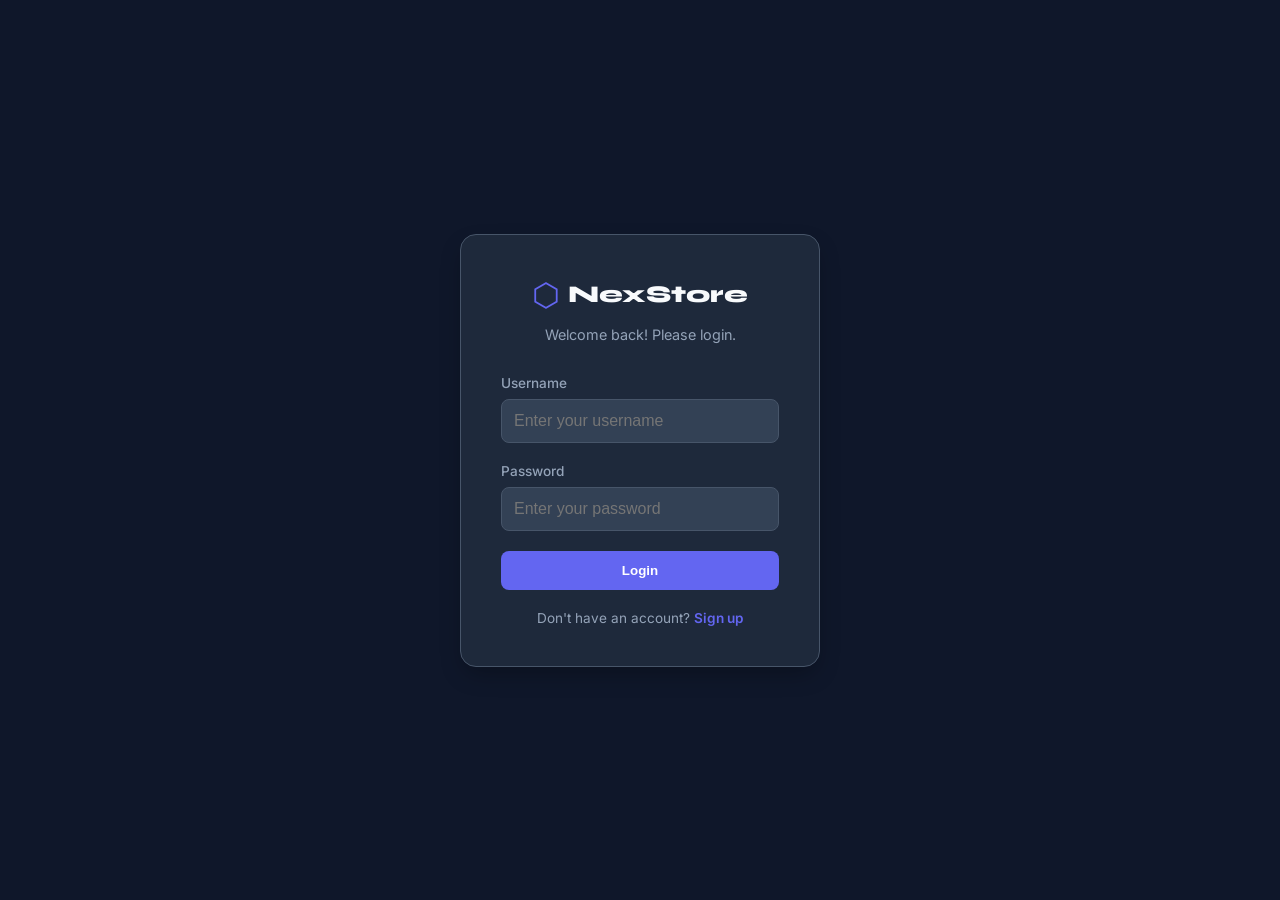
==== src/main/resources/static/login.html @ 59127255 "Initial Commit- NexStore" ====
<!DOCTYPE html>
<html lang="en">
<head>
    <meta charset="UTF-8">
    <meta name="viewport" content="width=device-width, initial-scale=1.0">
    <title>NexStore — Login / Sign Up</title>
    <link rel="preconnect" href="https://fonts.googleapis.com">
    <link href="https://fonts.googleapis.com/css2?family=Syne:wght@700;800&family=Inter:wght@400;500;600&display=swap" rel="stylesheet">
    <link rel="stylesheet" href="login.css">
</head>
<body>
    <div class="auth-container">
        <div class="auth-card">
            <div class="auth-header">
                <div class="logo">
                    <span class="logo-icon">⬡</span>
                    <span class="logo-text">NexStore</span>
                </div>
                <p id="auth-subtitle">Welcome back! Please login.</p>
            </div>

            <!-- Login Form -->
            <form id="login-form" class="auth-form">
                <div class="form-group">
                    <label for="login-username">Username</label>
                    <input type="text" id="login-username" required placeholder="Enter your username">
                </div>
                <div class="form-group">
                    <label for="login-password">Password</label>
                    <input type="password" id="login-password" required placeholder="Enter your password">
                </div>
                <button type="submit" class="auth-btn">Login</button>
                <p class="auth-switch">Don't have an account? <a href="#" id="show-register">Sign up</a></p>
            </form>

            <!-- Register Form (Hidden by default) -->
            <form id="register-form" class="auth-form hidden">
                <div class="form-group">
                    <label for="reg-username">Username</label>
                    <input type="text" id="reg-username" required placeholder="Choose a username">
                </div>
                <div class="form-group">
                    <label for="reg-email">Email</label>
                    <input type="email" id="reg-email" required placeholder="Enter your email">
                </div>
                <div class="form-group">
                    <label for="reg-password">Password</label>
                    <input type="password" id="reg-password" required placeholder="Create a password">
                </div>
                <button type="submit" class="auth-btn">Sign Up</button>
                <p class="auth-switch">Already have an account? <a href="#" id="show-login">Login</a></p>
            </form>

            <div id="auth-message" class="message"></div>
        </div>
    </div>
    <script src="login.js"></script>
</body>
</html>
---- src/main/resources/static/login.css ----
:root {
    --primary: #6366f1;
    --primary-hover: #4f46e5;
    --bg: #0f172a;
    --card-bg: #1e293b;
    --text: #f8fafc;
    --text-muted: #94a3b8;
    --input-bg: #334155;
    --border: #475569;
}

* {
    box-sizing: border-box;
    margin: 0;
    padding: 0;
}

body {
    font-family: 'Inter', sans-serif;
    background-color: var(--bg);
    color: var(--text);
    display: flex;
    justify-content: center;
    align-items: center;
    height: 100vh;
}

.auth-container {
    width: 100%;
    max-width: 400px;
    padding: 20px;
}

.auth-card {
    background-color: var(--card-bg);
    padding: 40px;
    border-radius: 16px;
    box-shadow: 0 10px 25px -5px rgba(0, 0, 0, 0.3);
    border: 1px solid var(--border);
}

.auth-header {
    text-align: center;
    margin-bottom: 32px;
}

.logo {
    display: flex;
    align-items: center;
    justify-content: center;
    gap: 8px;
    margin-bottom: 12px;
}

.logo-icon {
    font-size: 2rem;
    color: var(--primary);
}

.logo-text {
    font-family: 'Syne', sans-serif;
    font-size: 1.5rem;
    font-weight: 800;
}

#auth-subtitle {
    color: var(--text-muted);
    font-size: 0.9rem;
}

.auth-form {
    display: flex;
    flex-direction: column;
    gap: 20px;
}

.form-group {
    display: flex;
    flex-direction: column;
    gap: 8px;
}

.form-group label {
    font-size: 0.85rem;
    font-weight: 500;
    color: var(--text-muted);
}

.form-group input {
    background-color: var(--input-bg);
    border: 1px solid var(--border);
    border-radius: 8px;
    padding: 12px;
    color: white;
    font-size: 1rem;
    transition: border-color 0.2s;
}

.form-group input:focus {
    outline: none;
    border-color: var(--primary);
}

.auth-btn {
    background-color: var(--primary);
    color: white;
    border: none;
    padding: 12px;
    border-radius: 8px;
    font-weight: 600;
    cursor: pointer;
    transition: background-color 0.2s;
}

.auth-btn:hover {
    background-color: var(--primary-hover);
}

.auth-switch {
    text-align: center;
    font-size: 0.85rem;
    color: var(--text-muted);
}

.auth-switch a {
    color: var(--primary);
    text-decoration: none;
    font-weight: 600;
}

.auth-switch a:hover {
    text-decoration: underline;
}

.hidden {
    display: none;
}

.message {
    margin-top: 16px;
    padding: 12px;
    border-radius: 8px;
    font-size: 0.85rem;
    text-align: center;
    display: none;
}

.message.success {
    display: block;
    background-color: rgba(34, 197, 94, 0.1);
    color: #4ade80;
    border: 1px solid rgba(34, 197, 94, 0.2);
}

.message.error {
    display: block;
    background-color: rgba(239, 68, 68, 0.1);
    color: #f87171;
    border: 1px solid rgba(239, 68, 68, 0.2);
}
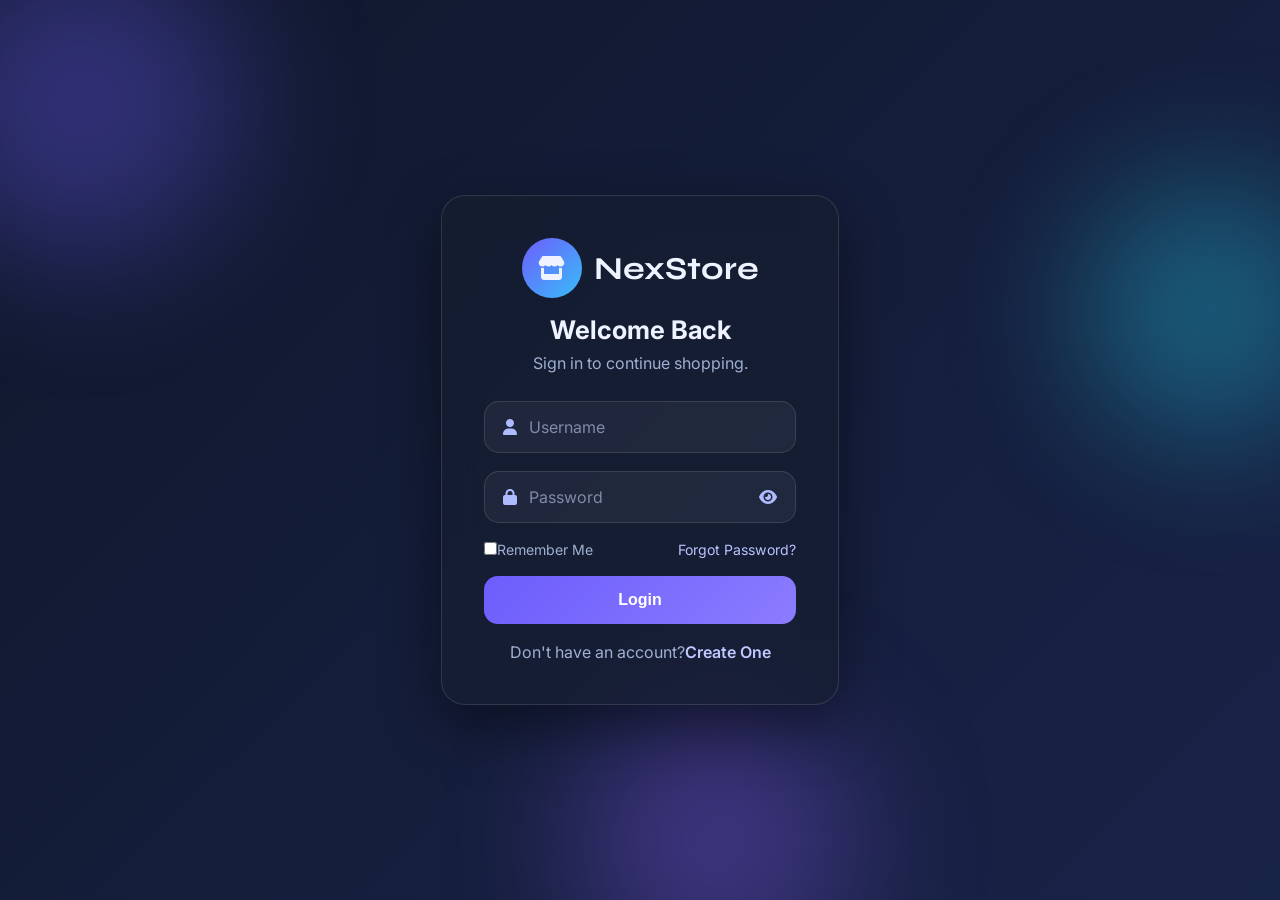
==== commit 5c72c754: "completed version" ====
--- a/src/main/resources/static/login.html
+++ b/src/main/resources/static/login.html
@@ -3,57 +3,94 @@
 <head>
     <meta charset="UTF-8">
     <meta name="viewport" content="width=device-width, initial-scale=1.0">
-    <title>NexStore — Login / Sign Up</title>
+    <title>NexStore | Login</title>
+    <!-- Fonts -->
     <link rel="preconnect" href="https://fonts.googleapis.com">
-    <link href="https://fonts.googleapis.com/css2?family=Syne:wght@700;800&family=Inter:wght@400;500;600&display=swap" rel="stylesheet">
+    <link rel="preconnect" href="https://fonts.gstatic.com" crossorigin>
+    <link href="https://fonts.googleapis.com/css2?family=Syne:wght@700;800&family=Inter:wght@300;400;500;600;700&display=swap" rel="stylesheet">
+    <!-- Font Awesome Icons -->
+    <link rel="stylesheet"
+          href="https://cdnjs.cloudflare.com/ajax/libs/font-awesome/6.7.2/css/all.min.css"/>
     <link rel="stylesheet" href="login.css">
 </head>
 <body>
-    <div class="auth-container">
-        <div class="auth-card">
-            <div class="auth-header">
-                <div class="logo">
-                    <span class="logo-icon">⬡</span>
-                    <span class="logo-text">NexStore</span>
+
+<!-- Animated Background -->
+<div class="background">
+    <div class="blob blob1"></div>
+    <div class="blob blob2"></div>
+    <div class="blob blob3"></div>
+
+</div>
+
+<div class="auth-container">
+    <div class="auth-card">
+        <!-- Logo -->
+        <div class="auth-header">
+            <div class="logo">
+                <div class="logo-circle">
+                    <i class="fa-solid fa-store"></i>
                 </div>
-                <p id="auth-subtitle">Welcome back! Please login.</p>
+                <h1>NexStore</h1>
             </div>
+            <h2 id="auth-title">Welcome Back</h2>
+            <p
+                    id="auth-subtitle">Sign in to continue shopping.
+            </p>
+        </div>
+        <form id="login-form" class="auth-form active">
+            <div class="input-group">
+                <i class="fa-solid fa-user"></i>
+                <input type="text" id="login-username" placeholder="Username" required>
+            </div>
+            <div class="input-group password-group">
+                <i class="fa-solid fa-lock"></i>
+                <input type="password" id="login-password" placeholder="Password" required>
+                <span class="toggle-password">
+                    <i class="fa-solid fa-eye"></i>
+                </span>
+            </div>
+            <div class="form-options">
+                <label>
+                    <input type="checkbox">Remember Me
+                </label>
+                <a href="#">Forgot Password?</a>
+            </div>
+            <button class="auth-btn" type="submit">
+                <span
+                        class="btn-text">Login
+                </span>
+                <span class="loader"></span>
+            </button>
+            <p class="auth-switch">
+                Don't have an account?<a href="#" id="show-register">Create One</a>
+            </p>
+        </form>
 
-            <!-- Login Form -->
-            <form id="login-form" class="auth-form">
-                <div class="form-group">
-                    <label for="login-username">Username</label>
-                    <input type="text" id="login-username" required placeholder="Enter your username">
-                </div>
-                <div class="form-group">
-                    <label for="login-password">Password</label>
-                    <input type="password" id="login-password" required placeholder="Enter your password">
-                </div>
-                <button type="submit" class="auth-btn">Login</button>
-                <p class="auth-switch">Don't have an account? <a href="#" id="show-register">Sign up</a></p>
-            </form>
-
-            <!-- Register Form (Hidden by default) -->
-            <form id="register-form" class="auth-form hidden">
-                <div class="form-group">
-                    <label for="reg-username">Username</label>
-                    <input type="text" id="reg-username" required placeholder="Choose a username">
-                </div>
-                <div class="form-group">
-                    <label for="reg-email">Email</label>
-                    <input type="email" id="reg-email" required placeholder="Enter your email">
-                </div>
-                <div class="form-group">
-                    <label for="reg-password">Password</label>
-                    <input type="password" id="reg-password" required placeholder="Create a password">
-                </div>
-                <button type="submit" class="auth-btn">Sign Up</button>
-                <p class="auth-switch">Already have an account? <a href="#" id="show-login">Login</a></p>
-            </form>
-
-            <div id="auth-message" class="message"></div>
-        </div>
+        <form id="register-form" class="auth-form hidden">
+            <div class="input-group">
+                <i class="fa-solid fa-user"></i>
+                <input type="text" id="reg-username" placeholder="Username" required>
+            </div>
+            <div class="input-group">
+                <i class="fa-solid fa-envelope"></i>
+                <input type="email" id="reg-email" placeholder="Email Address" required>
+            </div>
+            <div class="input-group password-group">
+                <i class="fa-solid fa-lock"></i>
+                <input type="password" id="reg-password" placeholder="Password" required>
+                <span class="toggle-password"><i class="fa-solid fa-eye"></i></span>
+            </div>
+            <button class="auth-btn" type="submit">
+                <span class="btn-text">Create Account</span>
+                <span class="loader"></span>
+            </button>
+            <p class="auth-switch">Already have an account?<a href="#" id="show-login">Login</a>
+            </p>
+        </form>
+        <div id="auth-message" class="message"></div>
     </div>
-    <script src="login.js"></script>
+</div>
+<script src="login.js"></script>
 </body>
-</html>
+</html>
--- a/src/main/resources/static/login.css
+++ b/src/main/resources/static/login.css
@@ -1,160 +1,450 @@
+/* ============================================
+   CSS VARIABLES & THEME
+   ============================================ */
 :root {
-    --primary: #6366f1;
-    --primary-hover: #4f46e5;
-    --bg: #0f172a;
-    --card-bg: #1e293b;
-    --text: #f8fafc;
-    --text-muted: #94a3b8;
-    --input-bg: #334155;
-    --border: #475569;
-}
-
+    /* Colors */
+    --primary: #6d5dfc;
+    --primary-light: #8b7cff;
+    --bg: #08111f;
+    --card: rgba(22, 30, 48, 0.72);
+    --text: #eef3ff;
+    --muted: #9fb0d1;
+    --border: rgba(255, 255, 255, 0.12);
+    --border-light: rgba(255, 255, 255, 0.05);
+    --primary-shadow: rgba(109, 93, 252, 0.5);
+    --primary-glow: rgba(109, 93, 252, 0.15);
+    --primary-hover: rgba(109, 93, 252, 0.35);
+
+    /* Spacing */
+    --spacing-xs: 8px;
+    --spacing-sm: 12px;
+    --spacing-md: 16px;
+    --spacing-lg: 18px;
+    --spacing-xl: 28px;
+    --spacing-2xl: 42px;
+
+    /* Typography */
+    --font-size-base: 1rem;
+    --font-size-lg: 1.6rem;
+    --font-size-xl: 2rem;
+    --font-size-sm: 0.88rem;
+
+    /* Transitions */
+    --transition-fast: 0.3s;
+    --transition-normal: 0.4s;
+    --transition-slow: 0.7s;
+
+    /* Border radius */
+    --radius-sm: 12px;
+    --radius-md: 14px;
+    --radius-lg: 18px;
+    --radius-full: 24px;
+
+    /* Shadows */
+    --shadow-card: 0 20px 60px rgba(0, 0, 0, 0.45);
+    --shadow-button-hover: 0 12px 28px var(--primary-hover);
+    --shadow-input-focus: 0 0 0 4px var(--primary-glow);
+}
+
+/* ============================================
+   GLOBAL STYLES
+   ============================================ */
 * {
-    box-sizing: border-box;
     margin: 0;
     padding: 0;
+    box-sizing: border-box;
 }
 
 body {
-    font-family: 'Inter', sans-serif;
-    background-color: var(--bg);
+    font-family: Inter, sans-serif;
     color: var(--text);
+    min-height: 100vh;
     display: flex;
     justify-content: center;
     align-items: center;
-    height: 100vh;
-}
-
+    overflow: hidden;
+    background: linear-gradient(
+            -45deg,
+            #08111f,
+            #111b34,
+            #1c2752,
+            #10182c
+    );
+    background-size: 400% 400%;
+    animation: bg 16s ease infinite;
+}
+
+/* ============================================
+   BACKGROUND & ANIMATIONS
+   ============================================ */
+@keyframes bg {
+    0% {
+        background-position: 0 50%;
+    }
+    50% {
+        background-position: 100% 50%;
+    }
+    100% {
+        background-position: 0 50%;
+    }
+}
+
+.background {
+    position: fixed;
+    inset: 0;
+    overflow: hidden;
+}
+
+.blob {
+    position: absolute;
+    border-radius: 50%;
+    filter: blur(70px);
+    opacity: 0.35;
+    animation: float 14s ease-in-out infinite;
+}
+
+.blob1 {
+    width: 320px;
+    height: 320px;
+    background: var(--primary);
+    left: -80px;
+    top: -60px;
+}
+
+.blob2 {
+    width: 260px;
+    height: 260px;
+    background: #22d3ee;
+    right: -60px;
+    top: 20%;
+}
+
+.blob3 {
+    width: 280px;
+    height: 280px;
+    background: #8b5cf6;
+    bottom: -80px;
+    left: 45%;
+}
+
+@keyframes float {
+    50% {
+        transform: translateY(-40px) translateX(25px) scale(1.08);
+    }
+}
+
+/* ============================================
+   AUTHENTICATION CONTAINER
+   ============================================ */
 .auth-container {
     width: 100%;
-    max-width: 400px;
-    padding: 20px;
+    max-width: 430px;
+    padding: var(--spacing-md);
+    z-index: 2;
 }
 
 .auth-card {
-    background-color: var(--card-bg);
-    padding: 40px;
-    border-radius: 16px;
-    box-shadow: 0 10px 25px -5px rgba(0, 0, 0, 0.3);
+    backdrop-filter: blur(18px);
+    background: var(--card);
     border: 1px solid var(--border);
-}
-
+    border-radius: var(--radius-full);
+    padding: var(--spacing-2xl);
+    box-shadow: var(--shadow-card);
+    animation: card 0.8s ease;
+}
+
+@keyframes card {
+    from {
+        opacity: 0;
+        transform: translateY(30px);
+    }
+    to {
+        opacity: 1;
+        transform: none;
+    }
+}
+
+/* ============================================
+   AUTH HEADER
+   ============================================ */
 .auth-header {
     text-align: center;
-    margin-bottom: 32px;
+    margin-bottom: var(--spacing-xl);
 }
 
 .logo {
     display: flex;
+    justify-content: center;
     align-items: center;
-    justify-content: center;
-    gap: 8px;
-    margin-bottom: 12px;
-}
-
-.logo-icon {
-    font-size: 2rem;
-    color: var(--primary);
-}
-
-.logo-text {
-    font-family: 'Syne', sans-serif;
-    font-size: 1.5rem;
-    font-weight: 800;
+    gap: var(--spacing-sm);
+    margin-bottom: var(--spacing-md);
+}
+
+.logo-circle {
+    width: 60px;
+    height: 60px;
+    border-radius: 50%;
+    display: grid;
+    place-items: center;
+    background: linear-gradient(135deg, var(--primary), #38bdf8);
+    font-size: 24px;
+    animation: pulse 3s infinite;
+}
+
+@keyframes pulse {
+    50% {
+        transform: scale(1.06);
+        box-shadow: 0 0 28px var(--primary-shadow);
+    }
+}
+
+.logo h1 {
+    font-family: Syne, sans-serif;
+    font-size: var(--font-size-xl);
+}
+
+#auth-title {
+    font-size: var(--font-size-lg);
+    margin-bottom: 8px;
 }
 
 #auth-subtitle {
-    color: var(--text-muted);
-    font-size: 0.9rem;
-}
-
+    color: var(--muted);
+}
+
+/* ============================================
+   FORM STYLES
+   ============================================ */
 .auth-form {
     display: flex;
     flex-direction: column;
-    gap: 20px;
-}
-
-.form-group {
+    gap: var(--spacing-lg);
+}
+
+.hidden {
+    display: none;
+}
+
+.input-group{
+    display:flex;
+    align-items:center;
+    gap:12px;
+    padding:15px 18px;
+    background:rgba(255,255,255,.05);
+    border:1px solid rgba(255,255,255,.12);
+    border-radius:15px;
+    transition:.3s;
+}
+
+.input-group i:first-child {
+    color: #aebcff;
+}
+
+.input-group input{
+    flex:1;
+    width:100%;
+    background:transparent;
+    border:none;
+    outline:none;
+    color:var(--text);
+    font-size:1rem;
+    font-family:inherit;
+    appearance:none;
+    -webkit-appearance:none;
+    box-shadow:none;
+}
+
+.input-group input::placeholder{
+    color:#7f8ba8;
+}
+
+.input-group input:-webkit-autofill,
+.input-group input:-webkit-autofill:hover,
+.input-group input:-webkit-autofill:focus{
+    -webkit-text-fill-color:white;
+    -webkit-box-shadow:0 0 0px 1000px transparent inset;
+    transition:background-color 9999s ease-in-out 0s;
+}
+
+.input-group:focus-within {
+    border-color: var(--primary);
+    box-shadow: var(--shadow-input-focus);
+    transform: translateY(-2px);
+}
+
+.toggle-password {
+    cursor: pointer;
+    color: #c6d0ff;
+}
+
+.form-options {
     display: flex;
-    flex-direction: column;
-    gap: 8px;
-}
-
-.form-group label {
-    font-size: 0.85rem;
-    font-weight: 500;
-    color: var(--text-muted);
-}
-
-.form-group input {
-    background-color: var(--input-bg);
-    border: 1px solid var(--border);
-    border-radius: 8px;
-    padding: 12px;
+    justify-content: space-between;
+    align-items: center;
+    font-size: var(--font-size-sm);
+    color: var(--muted);
+}
+
+.form-options a {
+    color: #b9c4ff;
+    text-decoration: none;
+}
+
+/* ============================================
+   BUTTON STYLES
+   ============================================ */
+.auth-btn {
+    position: relative;
+    overflow: hidden;
+    border: none;
+    border-radius: var(--radius-md);
+    padding: 15px;
+    background: linear-gradient(135deg, var(--primary), var(--primary-light));
     color: white;
-    font-size: 1rem;
-    transition: border-color 0.2s;
-}
-
-.form-group input:focus {
-    outline: none;
-    border-color: var(--primary);
-}
-
-.auth-btn {
-    background-color: var(--primary);
-    color: white;
-    border: none;
-    padding: 12px;
-    border-radius: 8px;
-    font-weight: 600;
+    font-weight: 700;
+    font-size: var(--font-size-base);
     cursor: pointer;
-    transition: background-color 0.2s;
+    transition: var(--transition-fast);
 }
 
 .auth-btn:hover {
-    background-color: var(--primary-hover);
-}
-
+    transform: translateY(-2px);
+    box-shadow: var(--shadow-button-hover);
+}
+
+.auth-btn::before {
+    content: "";
+    position: absolute;
+    top: 0;
+    left: -120%;
+    width: 50%;
+    height: 100%;
+    background: linear-gradient(
+            90deg,
+            transparent,
+            rgba(255, 255, 255, 0.35),
+            transparent
+    );
+    transition: var(--transition-slow);
+}
+
+.auth-btn:hover::before {
+    left: 150%;
+}
+
+/* ============================================
+   LOADER STYLES
+   ============================================ */
+.loader {
+    display: none;
+    width: 18px;
+    height: 18px;
+    border: 3px solid rgba(255, 255, 255, 0.3);
+    border-top-color: white;
+    border-radius: 50%;
+    animation: spin 0.8s linear infinite;
+    margin: auto;
+}
+
+@keyframes spin {
+    to {
+        transform: rotate(360deg);
+    }
+}
+
+.loading .btn-text {
+    display: none;
+}
+
+.loading .loader {
+    display: inline-block;
+}
+
+/* ============================================
+   MESSAGE & FEEDBACK STYLES
+   ============================================ */
 .auth-switch {
     text-align: center;
-    font-size: 0.85rem;
-    color: var(--text-muted);
+    color: var(--muted);
 }
 
 .auth-switch a {
-    color: var(--primary);
+    color: #bfc8ff;
     text-decoration: none;
     font-weight: 600;
 }
 
-.auth-switch a:hover {
-    text-decoration: underline;
-}
-
-.hidden {
+.message {
     display: none;
-}
-
-.message {
-    margin-top: 16px;
-    padding: 12px;
-    border-radius: 8px;
-    font-size: 0.85rem;
+    margin-top: var(--spacing-lg);
+    padding: var(--spacing-sm);
+    border-radius: var(--radius-sm);
     text-align: center;
-    display: none;
-}
-
-.message.success {
+}
+
+.success {
     display: block;
-    background-color: rgba(34, 197, 94, 0.1);
-    color: #4ade80;
-    border: 1px solid rgba(34, 197, 94, 0.2);
-}
-
-.message.error {
+    background: #123a25;
+    color: #7df0a3;
+    animation: fade var(--transition-normal);
+}
+
+.error {
     display: block;
-    background-color: rgba(239, 68, 68, 0.1);
-    color: #f87171;
-    border: 1px solid rgba(239, 68, 68, 0.2);
-}
+    background: #431919;
+    color: #ff9d9d;
+    animation: shake 0.45s;
+}
+
+@keyframes fade {
+    from {
+        opacity: 0;
+        transform: translateY(8px);
+    }
+    to {
+        opacity: 1;
+    }
+}
+
+@keyframes shake {
+    10%,
+    90% {
+        transform: translateX(-2px);
+    }
+    20%,
+    80% {
+        transform: translateX(4px);
+    }
+    30%,
+    50%,
+    70% {
+        transform: translateX(-8px);
+    }
+    40%,
+    60% {
+        transform: translateX(8px);
+    }
+}
+
+/* ============================================
+   RESPONSIVE DESIGN
+   ============================================ */
+@media (max-width: 500px) {
+    .auth-card {
+        padding: 28px;
+        border-radius: var(--radius-lg);
+    }
+
+    .logo h1 {
+        font-size: 1.7rem;
+    }
+
+    #auth-title {
+        font-size: 1.3rem;
+    }
+
+    .form-options {
+        flex-direction: column;
+        gap: 10px;
+    }
+}
